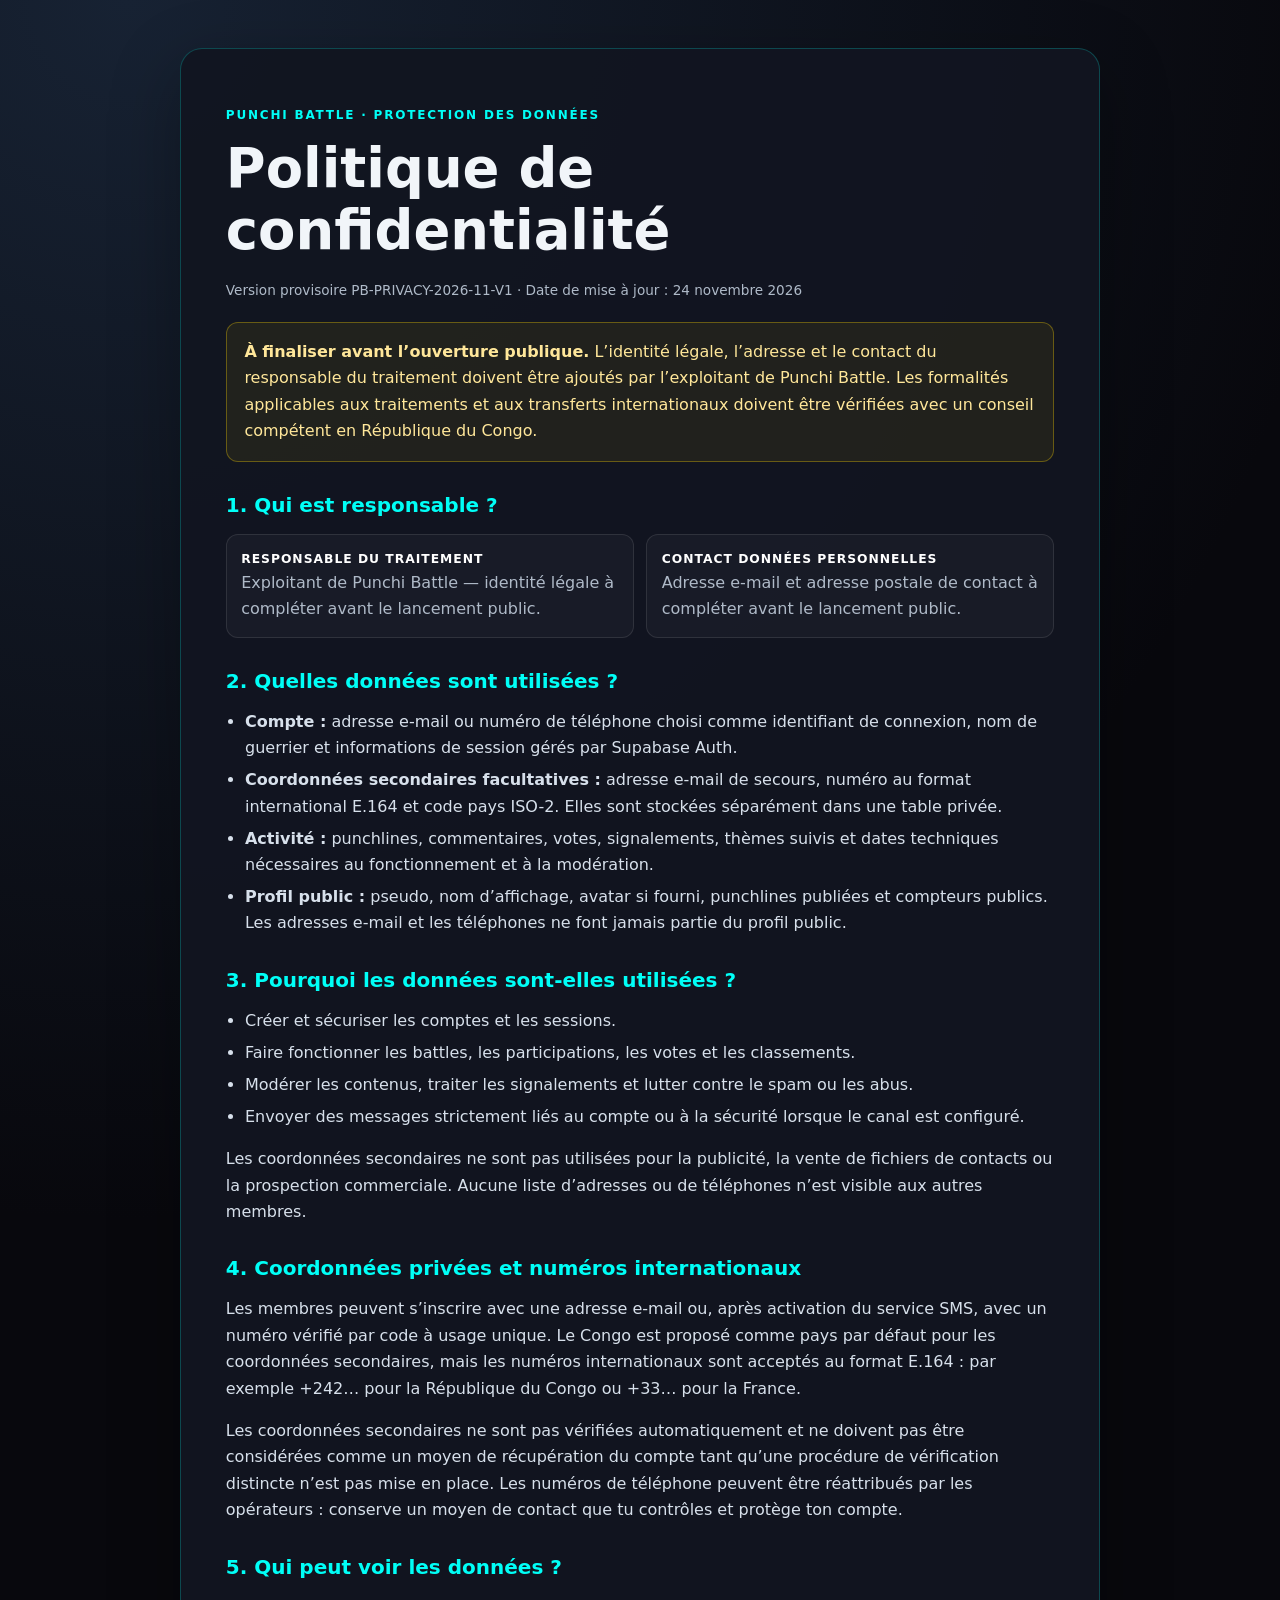
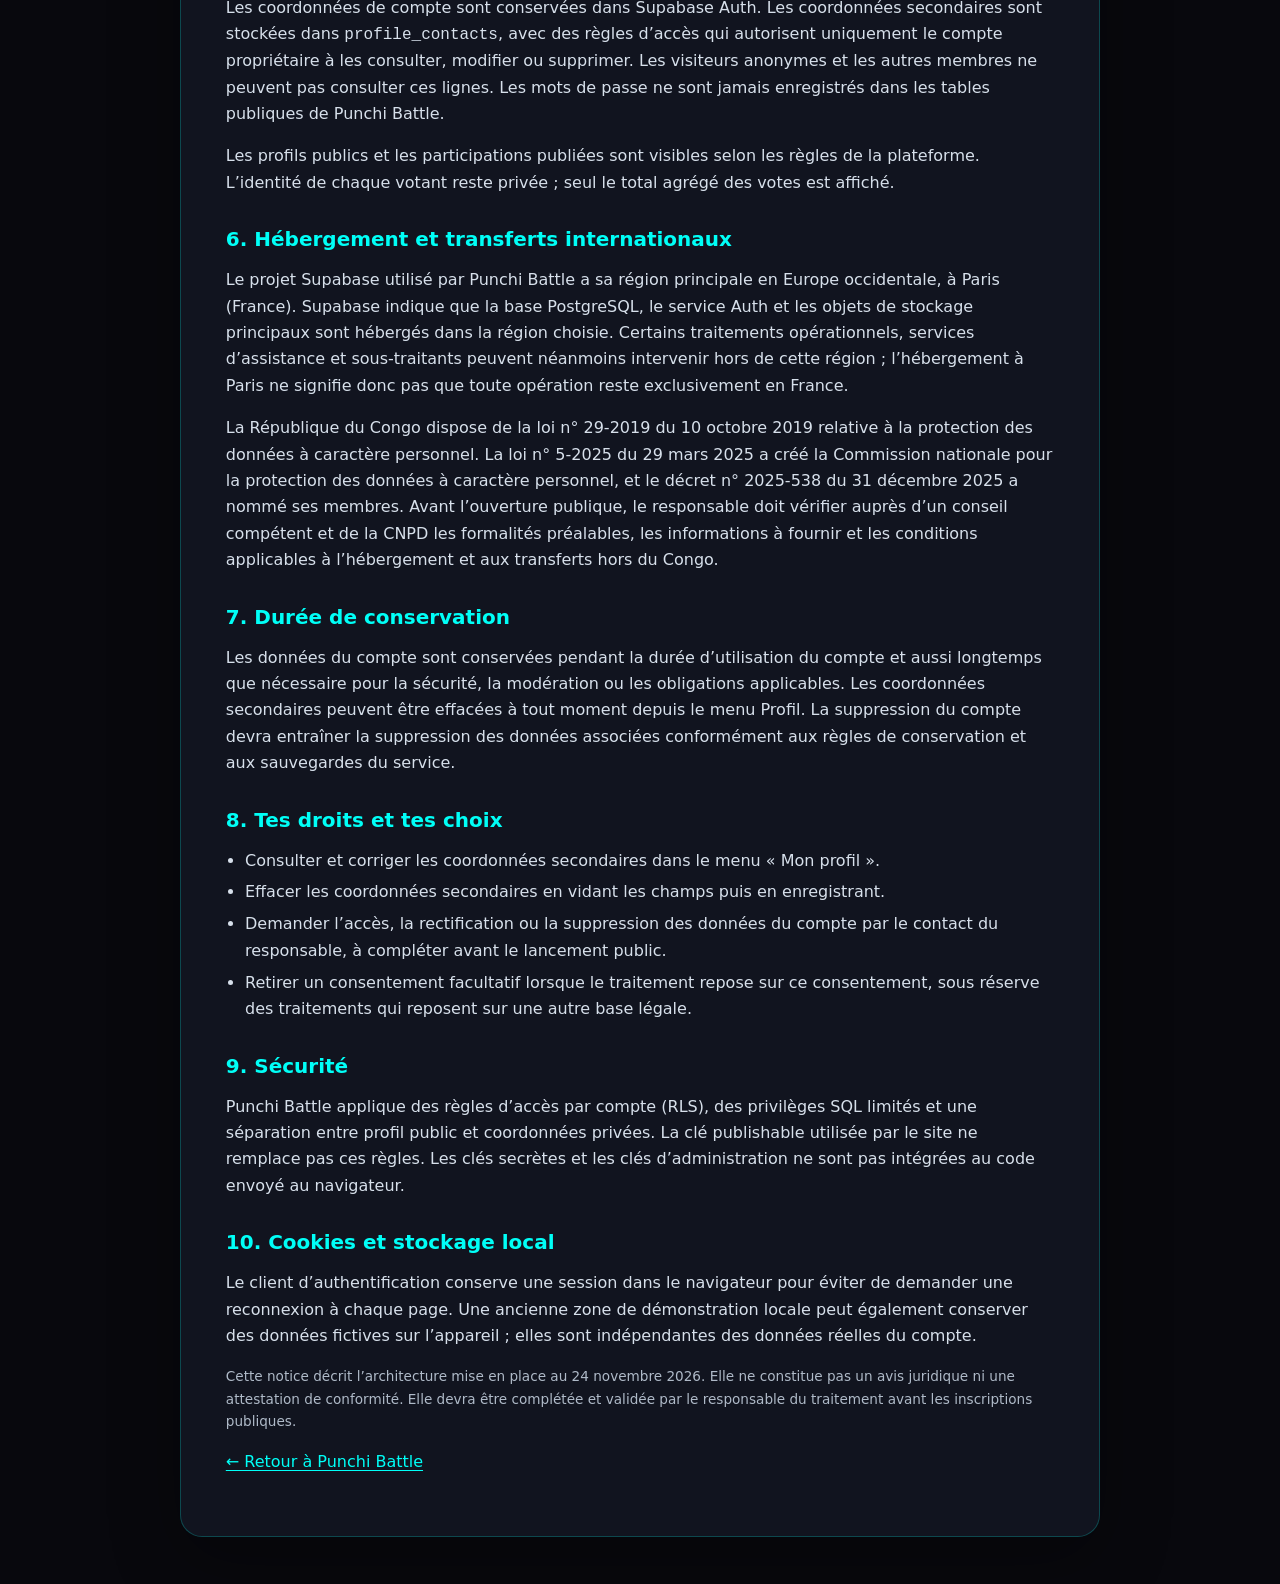
==== politique-confidentialite.html @ adc56767 "Add privacy notice for account identifiers and private international contacts" ====
<!doctype html>
<html lang="fr">
<head>
  <meta charset="utf-8">
  <meta name="viewport" content="width=device-width, initial-scale=1">
  <meta name="theme-color" content="#0f0f1a">
  <title>Politique de confidentialité | Punchi Battle</title>
  <meta name="description" content="Comment Punchi Battle collecte, utilise, protège et conserve les données de compte et les coordonnées de ses membres.">
  <link rel="icon" type="image/svg+xml" href="assets/favicon.svg">
  <style>
    :root{color-scheme:dark;--bg:#08080d;--panel:#121521;--line:rgba(0,255,247,.22);--cyan:#00fff7;--muted:#afbac8;--gold:#ffe79a}
    *{box-sizing:border-box}
    body{margin:0;background:radial-gradient(circle at 10% 0%,#172233 0,transparent 36%),var(--bg);color:#f1f5f9;font:16px/1.65 Inter,system-ui,sans-serif}
    main{width:min(920px,calc(100% - 2rem));margin:3rem auto;padding:clamp(1.2rem,4vw,2.8rem);background:rgba(18,21,33,.96);border:1px solid var(--line);border-radius:22px;box-shadow:0 22px 70px rgba(0,0,0,.3)}
    h1,h2{line-height:1.15}h1{font-size:clamp(2rem,5vw,3.4rem);margin:.3rem 0 1rem}h2{margin:2rem 0 .7rem;color:var(--cyan);font-size:1.25rem}
    p,li{color:#d7e0eb}a{color:var(--cyan);text-underline-offset:3px}.eyebrow{color:var(--cyan);font-size:.75rem;font-weight:800;letter-spacing:.15em;text-transform:uppercase}
    .notice{margin:1.3rem 0;padding:1rem 1.1rem;border:1px solid rgba(255,215,0,.32);border-radius:12px;background:rgba(255,215,0,.07);color:var(--gold)}
    .facts{display:grid;grid-template-columns:repeat(2,minmax(0,1fr));gap:.8rem;margin:1.1rem 0}
    .fact{padding:.9rem;border:1px solid rgba(255,255,255,.1);border-radius:12px;background:rgba(255,255,255,.03)}
    .fact strong{display:block;color:#fff;font-size:.77rem;letter-spacing:.08em;text-transform:uppercase}.fact span{color:var(--muted);overflow-wrap:anywhere}
    ul{padding-left:1.2rem}li{margin:.35rem 0}.small{font-size:.85rem;color:var(--muted)}
    @media(max-width:640px){main{margin:1rem auto}.facts{grid-template-columns:1fr}}
  </style>
</head>
<body>
<main>
  <p class="eyebrow">Punchi Battle · Protection des données</p>
  <h1>Politique de confidentialité</h1>
  <p class="small">Version provisoire PB-PRIVACY-2026-11-V1 · Date de mise à jour : 24 novembre 2026</p>
  <div class="notice">
    <strong>À finaliser avant l’ouverture publique.</strong>
    L’identité légale, l’adresse et le contact du responsable du traitement doivent être ajoutés par l’exploitant de Punchi Battle. Les formalités applicables aux traitements et aux transferts internationaux doivent être vérifiées avec un conseil compétent en République du Congo.
  </div>

  <h2>1. Qui est responsable ?</h2>
  <div class="facts">
    <div class="fact"><strong>Responsable du traitement</strong><span>Exploitant de Punchi Battle — identité légale à compléter avant le lancement public.</span></div>
    <div class="fact"><strong>Contact données personnelles</strong><span>Adresse e-mail et adresse postale de contact à compléter avant le lancement public.</span></div>
  </div>

  <h2>2. Quelles données sont utilisées ?</h2>
  <ul>
    <li><strong>Compte :</strong> adresse e-mail ou numéro de téléphone choisi comme identifiant de connexion, nom de guerrier et informations de session gérés par Supabase Auth.</li>
    <li><strong>Coordonnées secondaires facultatives :</strong> adresse e-mail de secours, numéro au format international E.164 et code pays ISO-2. Elles sont stockées séparément dans une table privée.</li>
    <li><strong>Activité :</strong> punchlines, commentaires, votes, signalements, thèmes suivis et dates techniques nécessaires au fonctionnement et à la modération.</li>
    <li><strong>Profil public :</strong> pseudo, nom d’affichage, avatar si fourni, punchlines publiées et compteurs publics. Les adresses e-mail et les téléphones ne font jamais partie du profil public.</li>
  </ul>

  <h2>3. Pourquoi les données sont-elles utilisées ?</h2>
  <ul>
    <li>Créer et sécuriser les comptes et les sessions.</li>
    <li>Faire fonctionner les battles, les participations, les votes et les classements.</li>
    <li>Modérer les contenus, traiter les signalements et lutter contre le spam ou les abus.</li>
    <li>Envoyer des messages strictement liés au compte ou à la sécurité lorsque le canal est configuré.</li>
  </ul>
  <p>Les coordonnées secondaires ne sont pas utilisées pour la publicité, la vente de fichiers de contacts ou la prospection commerciale. Aucune liste d’adresses ou de téléphones n’est visible aux autres membres.</p>

  <h2>4. Coordonnées privées et numéros internationaux</h2>
  <p>Les membres peuvent s’inscrire avec une adresse e-mail ou, après activation du service SMS, avec un numéro vérifié par code à usage unique. Le Congo est proposé comme pays par défaut pour les coordonnées secondaires, mais les numéros internationaux sont acceptés au format E.164 : par exemple +242… pour la République du Congo ou +33… pour la France.</p>
  <p>Les coordonnées secondaires ne sont pas vérifiées automatiquement et ne doivent pas être considérées comme un moyen de récupération du compte tant qu’une procédure de vérification distincte n’est pas mise en place. Les numéros de téléphone peuvent être réattribués par les opérateurs : conserve un moyen de contact que tu contrôles et protège ton compte.</p>

  <h2>5. Qui peut voir les données ?</h2>
  <p>Les coordonnées de compte sont conservées dans Supabase Auth. Les coordonnées secondaires sont stockées dans <code>profile_contacts</code>, avec des règles d’accès qui autorisent uniquement le compte propriétaire à les consulter, modifier ou supprimer. Les visiteurs anonymes et les autres membres ne peuvent pas consulter ces lignes. Les mots de passe ne sont jamais enregistrés dans les tables publiques de Punchi Battle.</p>
  <p>Les profils publics et les participations publiées sont visibles selon les règles de la plateforme. L’identité de chaque votant reste privée ; seul le total agrégé des votes est affiché.</p>

  <h2>6. Hébergement et transferts internationaux</h2>
  <p>Le projet Supabase utilisé par Punchi Battle a sa région principale en Europe occidentale, à Paris (France). Supabase indique que la base PostgreSQL, le service Auth et les objets de stockage principaux sont hébergés dans la région choisie. Certains traitements opérationnels, services d’assistance et sous-traitants peuvent néanmoins intervenir hors de cette région ; l’hébergement à Paris ne signifie donc pas que toute opération reste exclusivement en France.</p>
  <p>La République du Congo dispose de la loi n° 29-2019 du 10 octobre 2019 relative à la protection des données à caractère personnel. La loi n° 5-2025 du 29 mars 2025 a créé la Commission nationale pour la protection des données à caractère personnel, et le décret n° 2025-538 du 31 décembre 2025 a nommé ses membres. Avant l’ouverture publique, le responsable doit vérifier auprès d’un conseil compétent et de la CNPD les formalités préalables, les informations à fournir et les conditions applicables à l’hébergement et aux transferts hors du Congo.</p>

  <h2>7. Durée de conservation</h2>
  <p>Les données du compte sont conservées pendant la durée d’utilisation du compte et aussi longtemps que nécessaire pour la sécurité, la modération ou les obligations applicables. Les coordonnées secondaires peuvent être effacées à tout moment depuis le menu Profil. La suppression du compte devra entraîner la suppression des données associées conformément aux règles de conservation et aux sauvegardes du service.</p>

  <h2>8. Tes droits et tes choix</h2>
  <ul>
    <li>Consulter et corriger les coordonnées secondaires dans le menu « Mon profil ».</li>
    <li>Effacer les coordonnées secondaires en vidant les champs puis en enregistrant.</li>
    <li>Demander l’accès, la rectification ou la suppression des données du compte par le contact du responsable, à compléter avant le lancement public.</li>
    <li>Retirer un consentement facultatif lorsque le traitement repose sur ce consentement, sous réserve des traitements qui reposent sur une autre base légale.</li>
  </ul>

  <h2>9. Sécurité</h2>
  <p>Punchi Battle applique des règles d’accès par compte (RLS), des privilèges SQL limités et une séparation entre profil public et coordonnées privées. La clé publishable utilisée par le site ne remplace pas ces règles. Les clés secrètes et les clés d’administration ne sont pas intégrées au code envoyé au navigateur.</p>

  <h2>10. Cookies et stockage local</h2>
  <p>Le client d’authentification conserve une session dans le navigateur pour éviter de demander une reconnexion à chaque page. Une ancienne zone de démonstration locale peut également conserver des données fictives sur l’appareil ; elles sont indépendantes des données réelles du compte.</p>

  <p class="small">Cette notice décrit l’architecture mise en place au 24 novembre 2026. Elle ne constitue pas un avis juridique ni une attestation de conformité. Elle devra être complétée et validée par le responsable du traitement avant les inscriptions publiques.</p>
  <p><a href="index.html">← Retour à Punchi Battle</a></p>
</main>
</body>
</html>
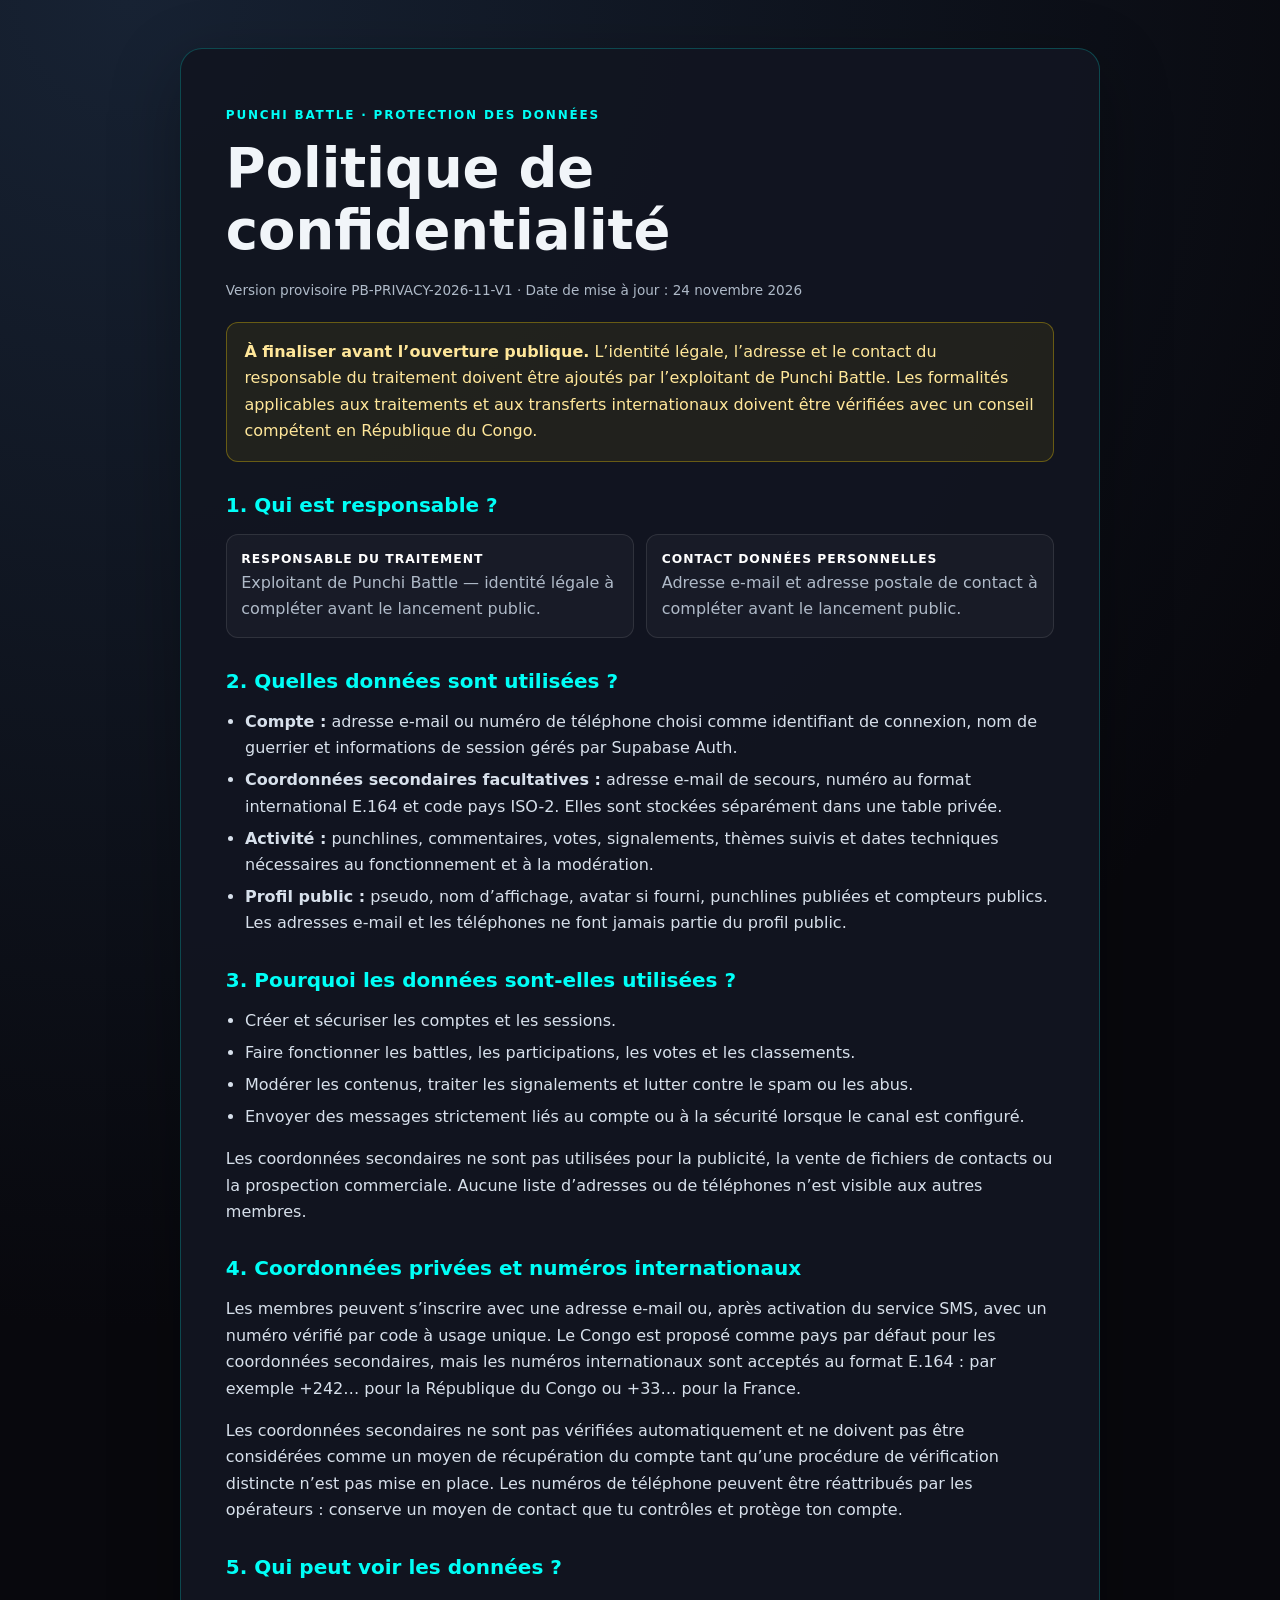
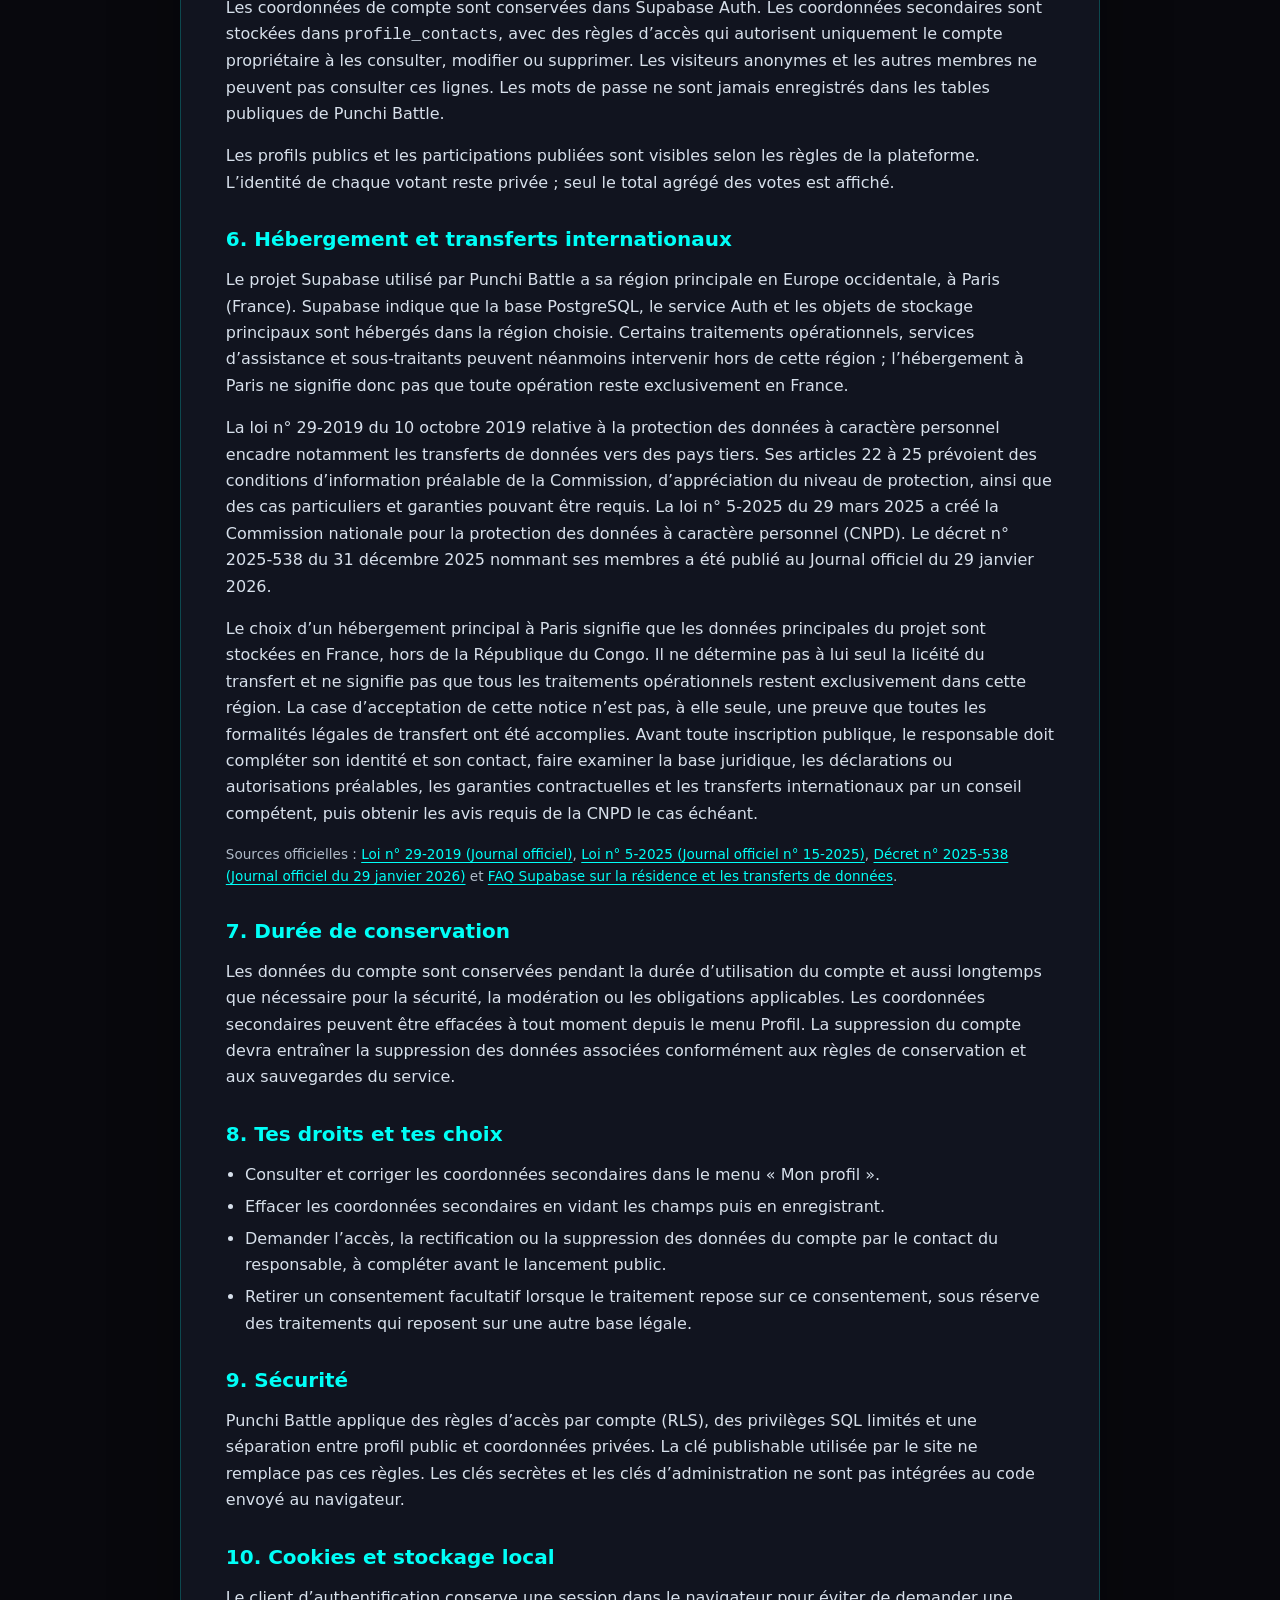
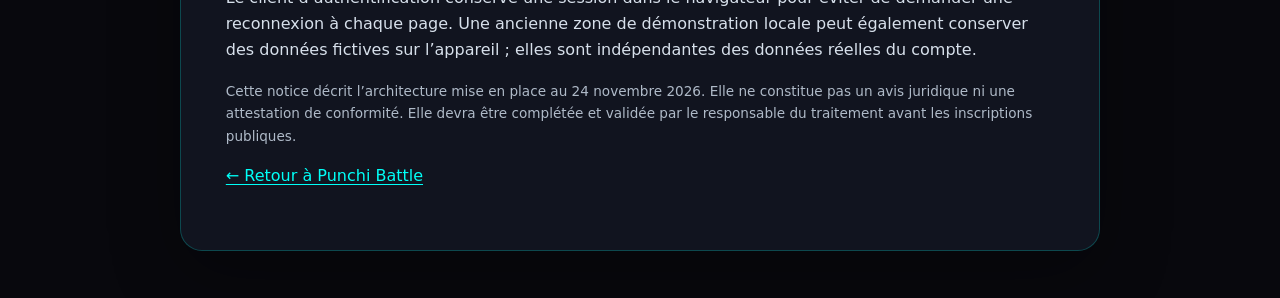
==== commit b7c1e017: "Clarify Congo third-country transfer formalities and CNPD notice" ====
--- a/politique-confidentialite.html
+++ b/politique-confidentialite.html
@@ -65,7 +65,9 @@
 
   <h2>6. Hébergement et transferts internationaux</h2>
   <p>Le projet Supabase utilisé par Punchi Battle a sa région principale en Europe occidentale, à Paris (France). Supabase indique que la base PostgreSQL, le service Auth et les objets de stockage principaux sont hébergés dans la région choisie. Certains traitements opérationnels, services d’assistance et sous-traitants peuvent néanmoins intervenir hors de cette région ; l’hébergement à Paris ne signifie donc pas que toute opération reste exclusivement en France.</p>
-  <p>La République du Congo dispose de la loi n° 29-2019 du 10 octobre 2019 relative à la protection des données à caractère personnel. La loi n° 5-2025 du 29 mars 2025 a créé la Commission nationale pour la protection des données à caractère personnel, et le décret n° 2025-538 du 31 décembre 2025 a nommé ses membres. Avant l’ouverture publique, le responsable doit vérifier auprès d’un conseil compétent et de la CNPD les formalités préalables, les informations à fournir et les conditions applicables à l’hébergement et aux transferts hors du Congo.</p>
+  <p>La loi n° 29-2019 du 10 octobre 2019 relative à la protection des données à caractère personnel encadre notamment les transferts de données vers des pays tiers. Ses articles 22 à 25 prévoient des conditions d’information préalable de la Commission, d’appréciation du niveau de protection, ainsi que des cas particuliers et garanties pouvant être requis. La loi n° 5-2025 du 29 mars 2025 a créé la Commission nationale pour la protection des données à caractère personnel (CNPD). Le décret n° 2025-538 du 31 décembre 2025 nommant ses membres a été publié au Journal officiel du 29 janvier 2026.</p>
+  <p>Le choix d’un hébergement principal à Paris signifie que les données principales du projet sont stockées en France, hors de la République du Congo. Il ne détermine pas à lui seul la licéité du transfert et ne signifie pas que tous les traitements opérationnels restent exclusivement dans cette région. La case d’acceptation de cette notice n’est pas, à elle seule, une preuve que toutes les formalités légales de transfert ont été accomplies. Avant toute inscription publique, le responsable doit compléter son identité et son contact, faire examiner la base juridique, les déclarations ou autorisations préalables, les garanties contractuelles et les transferts internationaux par un conseil compétent, puis obtenir les avis requis de la CNPD le cas échéant.</p>
+  <p class="small">Sources officielles : <a href="https://www.sgg.cg/JO/2019/congo-jo-2019-45.pdf">Loi n° 29-2019 (Journal officiel)</a>, <a href="https://www.sgg.cg/JO/2025/congo-jo-2025-15.pdf">Loi n° 5-2025 (Journal officiel n° 15-2025)</a>, <a href="https://sgg.cg/JO/2026/congo-jo-2026-5-2.pdf">Décret n° 2025-538 (Journal officiel du 29 janvier 2026)</a> et <a href="https://supabase.com/legal/privacy-resources/data-residency-and-transfers-faq">FAQ Supabase sur la résidence et les transferts de données</a>.</p>
 
   <h2>7. Durée de conservation</h2>
   <p>Les données du compte sont conservées pendant la durée d’utilisation du compte et aussi longtemps que nécessaire pour la sécurité, la modération ou les obligations applicables. Les coordonnées secondaires peuvent être effacées à tout moment depuis le menu Profil. La suppression du compte devra entraîner la suppression des données associées conformément aux règles de conservation et aux sauvegardes du service.</p>
